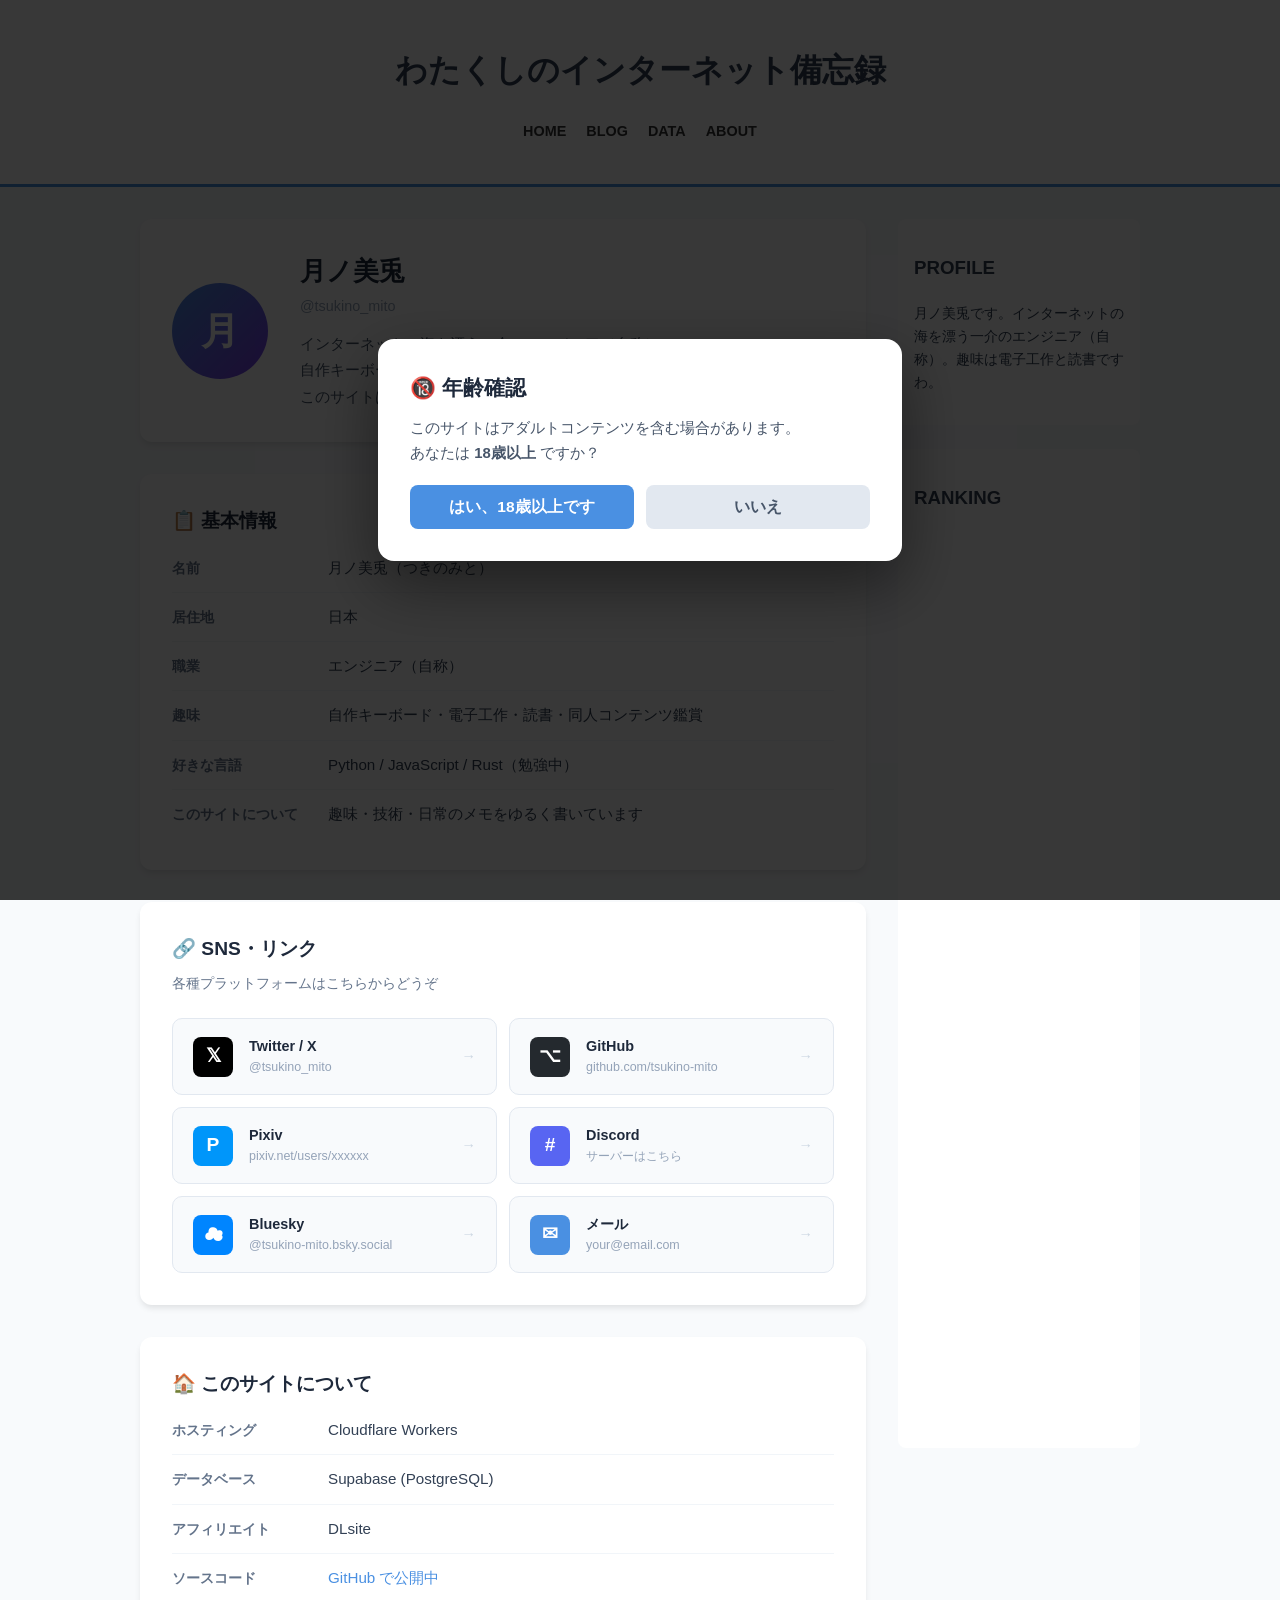
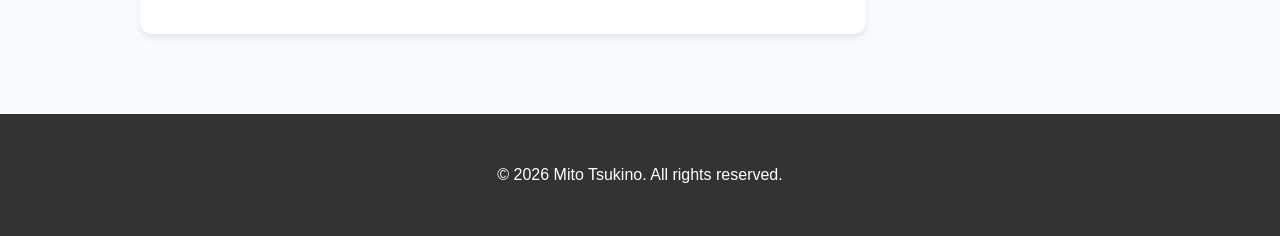
==== about/index.html @ 3715edf0 "feat: analytics dashboard + ABOUT page DATA page: - Add engagement rate KPI (visitors who viewed 2+ " ====
<!DOCTYPE html>
<html lang="ja">
<head>
    <meta charset="UTF-8">
    <meta name="viewport" content="width=device-width, initial-scale=1.0">
    <title>ABOUT | わたくしのインターネット備忘録</title>
    <link rel="stylesheet" href="/assets/css/style.css">
    <link rel="stylesheet" href="/assets/css/about.css">
    <script src="/assets/js/common.js" defer></script>
    <script src="/assets/js/visitor.js" defer></script>
</head>
<body>
    <div id="common-header"></div>

    <div class="container">
        <main>

            <!-- ========== プロフィール ========== -->
            <section class="about-card profile-card">
                <div class="profile-avatar">月</div>
                <div class="profile-body">
                    <h1 class="profile-name">月ノ美兎</h1>
                    <p class="profile-handle">@tsukino_mito</p>
                    <p class="profile-bio">
                        インターネットの海を漂う一介のエンジニア（自称）。<br>
                        自作キーボード・プログラミング・同人コンテンツが好きです。<br>
                        このサイトは日々の備忘録として運営しています。
                    </p>
                </div>
            </section>

            <!-- ========== 基本情報 ========== -->
            <section class="about-card">
                <h2 class="about-section-title">📋 基本情報</h2>
                <dl class="info-list">
                    <div class="info-row">
                        <dt>名前</dt>
                        <dd>月ノ美兎（つきのみと）</dd>
                    </div>
                    <div class="info-row">
                        <dt>居住地</dt>
                        <dd>日本</dd>
                    </div>
                    <div class="info-row">
                        <dt>職業</dt>
                        <dd>エンジニア（自称）</dd>
                    </div>
                    <div class="info-row">
                        <dt>趣味</dt>
                        <dd>自作キーボード・電子工作・読書・同人コンテンツ鑑賞</dd>
                    </div>
                    <div class="info-row">
                        <dt>好きな言語</dt>
                        <dd>Python / JavaScript / Rust（勉強中）</dd>
                    </div>
                    <div class="info-row">
                        <dt>このサイトについて</dt>
                        <dd>趣味・技術・日常のメモをゆるく書いています</dd>
                    </div>
                </dl>
            </section>

            <!-- ========== SNS・リンク ========== -->
            <section class="about-card">
                <h2 class="about-section-title">🔗 SNS・リンク</h2>
                <p class="about-section-desc">各種プラットフォームはこちらからどうぞ</p>

                <div class="sns-grid">

                    <a class="sns-item sns-twitter" href="https://x.com/" target="_blank" rel="noopener">
                        <span class="sns-icon">𝕏</span>
                        <div class="sns-body">
                            <div class="sns-name">Twitter / X</div>
                            <div class="sns-handle">@tsukino_mito</div>
                        </div>
                        <span class="sns-arrow">→</span>
                    </a>

                    <a class="sns-item sns-github" href="https://github.com/" target="_blank" rel="noopener">
                        <span class="sns-icon">⌥</span>
                        <div class="sns-body">
                            <div class="sns-name">GitHub</div>
                            <div class="sns-handle">github.com/tsukino-mito</div>
                        </div>
                        <span class="sns-arrow">→</span>
                    </a>

                    <a class="sns-item sns-pixiv" href="https://www.pixiv.net/" target="_blank" rel="noopener">
                        <span class="sns-icon">P</span>
                        <div class="sns-body">
                            <div class="sns-name">Pixiv</div>
                            <div class="sns-handle">pixiv.net/users/xxxxxx</div>
                        </div>
                        <span class="sns-arrow">→</span>
                    </a>

                    <a class="sns-item sns-discord" href="https://discord.com/" target="_blank" rel="noopener">
                        <span class="sns-icon">#</span>
                        <div class="sns-body">
                            <div class="sns-name">Discord</div>
                            <div class="sns-handle">サーバーはこちら</div>
                        </div>
                        <span class="sns-arrow">→</span>
                    </a>

                    <a class="sns-item sns-bluesky" href="https://bsky.app/" target="_blank" rel="noopener">
                        <span class="sns-icon">☁</span>
                        <div class="sns-body">
                            <div class="sns-name">Bluesky</div>
                            <div class="sns-handle">@tsukino-mito.bsky.social</div>
                        </div>
                        <span class="sns-arrow">→</span>
                    </a>

                    <a class="sns-item sns-mail" href="mailto:your@email.com">
                        <span class="sns-icon">✉</span>
                        <div class="sns-body">
                            <div class="sns-name">メール</div>
                            <div class="sns-handle">your@email.com</div>
                        </div>
                        <span class="sns-arrow">→</span>
                    </a>

                </div>
            </section>

            <!-- ========== このサイトについて ========== -->
            <section class="about-card">
                <h2 class="about-section-title">🏠 このサイトについて</h2>
                <dl class="info-list">
                    <div class="info-row">
                        <dt>ホスティング</dt>
                        <dd>Cloudflare Workers</dd>
                    </div>
                    <div class="info-row">
                        <dt>データベース</dt>
                        <dd>Supabase (PostgreSQL)</dd>
                    </div>
                    <div class="info-row">
                        <dt>アフィリエイト</dt>
                        <dd>DLsite</dd>
                    </div>
                    <div class="info-row">
                        <dt>ソースコード</dt>
                        <dd><a href="https://github.com/accees7106-lab/chikennokura" target="_blank" rel="noopener">GitHub で公開中</a></dd>
                    </div>
                </dl>
            </section>

        </main>

        <aside id="common-sidebar"></aside>
    </div>

    <div id="common-footer"></div>
</body>
</html>
---- assets/css/style.css ----
:root {
    --primary: #4a90e2;
    --bg: #f8fafc;
    --white: #ffffff;
    --text: #334155;
}

body {
    font-family: sans-serif;
    background-color: var(--bg);
    color: var(--text);
    margin: 0;
    line-height: 1.6;
}

.container {
    max-width: 1000px;
    margin: 2rem auto;
    display: flex;
    gap: 2rem;
    padding: 0 1rem;
}

main { flex: 3; }
aside { flex: 1; }

.hero {
    background: var(--white);
    padding: 3rem 2rem;
    border-radius: 12px;
    margin-bottom: 2rem;
    text-align: center;
    box-shadow: 0 4px 6px -1px rgb(0 0 0 / 0.1);
}

.post-list {
    display: grid;
    grid-template-columns: repeat(2, 1fr);
    gap: 1.5rem;
    justify-content: center;
}

.post-card {
    background: var(--white);
    padding: 1.5rem;
    border-radius: 12px;
    box-shadow: 0 2px 4px rgb(0 0 0 / 0.05);
}

.post-meta { font-size: 0.8rem; color: #94a3b8; }
.read-more { color: var(--primary); font-weight: bold; text-decoration: none; }

.sidebar-widget {
    background: var(--white);
    padding: 1rem;
    border-radius: 8px;
    margin-bottom: 1.5rem;
}

.ad-box {
    height: 200px;
    background: #e2e8f0;
    display: flex;
    align-items: center;
    justify-content: center;
    border: 2px dashed #cbd5e1;
    font-size: 0.8rem;
}

@media (max-width: 768px) {
    .container { flex-direction: column; }
    .post-list { grid-template-columns: 1fr; }
}

.post-header {
    margin-bottom: 2rem;
    text-align: left;
}
.post-title { font-size: 2.2rem; color: #1e293b; margin: 0.5rem 0; }
.category {
    display: inline-block; background: #4a90e2; color: white;
    padding: 2px 10px; border-radius: 4px; font-size: 0.8rem; font-weight: bold;
}
.description { color: #64748b; font-size: 1.1rem; margin-bottom: 1rem; }
.post-info { font-size: 0.85rem; color: #94a3b8; display: flex; gap: 15px; margin-bottom: 1rem; }
.tag { color: #4a90e2; font-size: 0.9rem; margin-right: 8px; cursor: pointer; }
.tag:hover { text-decoration: underline; }
---- assets/css/about.css ----
/* ========== ABOUTページ専用スタイル ========== */

.about-card {
    background: #fff;
    border-radius: 12px;
    box-shadow: 0 4px 6px -1px rgb(0 0 0 / 0.1);
    padding: 2rem;
    margin-bottom: 2rem;
}

.about-section-title {
    font-size: 1.2rem;
    font-weight: bold;
    color: #1e293b;
    margin: 0 0 0.4rem;
}

.about-section-desc {
    font-size: 0.88rem;
    color: #64748b;
    margin: 0 0 1.5rem;
}

/* ========== プロフィールカード ========== */

.profile-card {
    display: flex;
    align-items: center;
    gap: 2rem;
}

.profile-avatar {
    width: 96px;
    height: 96px;
    border-radius: 50%;
    background: linear-gradient(135deg, #4a90e2, #7c3aed);
    color: #fff;
    font-size: 2.4rem;
    font-weight: bold;
    display: flex;
    align-items: center;
    justify-content: center;
    flex-shrink: 0;
}

.profile-name {
    font-size: 1.6rem;
    font-weight: bold;
    color: #1e293b;
    margin: 0 0 0.2rem;
}

.profile-handle {
    font-size: 0.9rem;
    color: #94a3b8;
    margin: 0 0 0.8rem;
}

.profile-bio {
    font-size: 0.95rem;
    color: #475569;
    line-height: 1.75;
    margin: 0;
}

/* ========== 基本情報リスト ========== */

.info-list {
    margin: 0;
    display: flex;
    flex-direction: column;
    gap: 0;
}

.info-row {
    display: grid;
    grid-template-columns: 140px 1fr;
    gap: 1rem;
    padding: 0.75rem 0;
    border-bottom: 1px solid #f1f5f9;
    align-items: baseline;
}

.info-row:last-child {
    border-bottom: none;
}

.info-row dt {
    font-size: 0.85rem;
    font-weight: bold;
    color: #64748b;
}

.info-row dd {
    margin: 0;
    font-size: 0.95rem;
    color: #334155;
}

.info-row dd a {
    color: #4a90e2;
    text-decoration: none;
}

.info-row dd a:hover {
    text-decoration: underline;
}

/* ========== SNS グリッド ========== */

.sns-grid {
    display: grid;
    grid-template-columns: repeat(2, 1fr);
    gap: 0.75rem;
}

.sns-item {
    display: flex;
    align-items: center;
    gap: 1rem;
    padding: 1rem 1.25rem;
    border-radius: 10px;
    text-decoration: none;
    border: 1px solid #e2e8f0;
    transition: transform 0.15s, box-shadow 0.15s, border-color 0.15s;
    background: #f8fafc;
}

.sns-item:hover {
    transform: translateY(-2px);
    box-shadow: 0 6px 16px rgb(0 0 0 / 0.08);
    border-color: #cbd5e1;
}

.sns-icon {
    width: 40px;
    height: 40px;
    border-radius: 8px;
    display: flex;
    align-items: center;
    justify-content: center;
    font-size: 1.2rem;
    font-weight: bold;
    flex-shrink: 0;
    color: #fff;
}

.sns-body {
    flex: 1;
    min-width: 0;
}

.sns-name {
    font-size: 0.9rem;
    font-weight: bold;
    color: #1e293b;
}

.sns-handle {
    font-size: 0.78rem;
    color: #94a3b8;
    overflow: hidden;
    text-overflow: ellipsis;
    white-space: nowrap;
}

.sns-arrow {
    font-size: 0.9rem;
    color: #cbd5e1;
    flex-shrink: 0;
}

/* SNS ごとのアイコン色 */
.sns-twitter .sns-icon  { background: #000; }
.sns-github  .sns-icon  { background: #24292e; }
.sns-pixiv   .sns-icon  { background: #0096fa; }
.sns-discord .sns-icon  { background: #5865f2; }
.sns-bluesky .sns-icon  { background: #0085ff; }
.sns-mail    .sns-icon  { background: #4a90e2; }

/* ========== レスポンシブ ========== */

@media (max-width: 640px) {
    .profile-card {
        flex-direction: column;
        text-align: center;
    }

    .sns-grid {
        grid-template-columns: 1fr;
    }

    .info-row {
        grid-template-columns: 110px 1fr;
    }
}
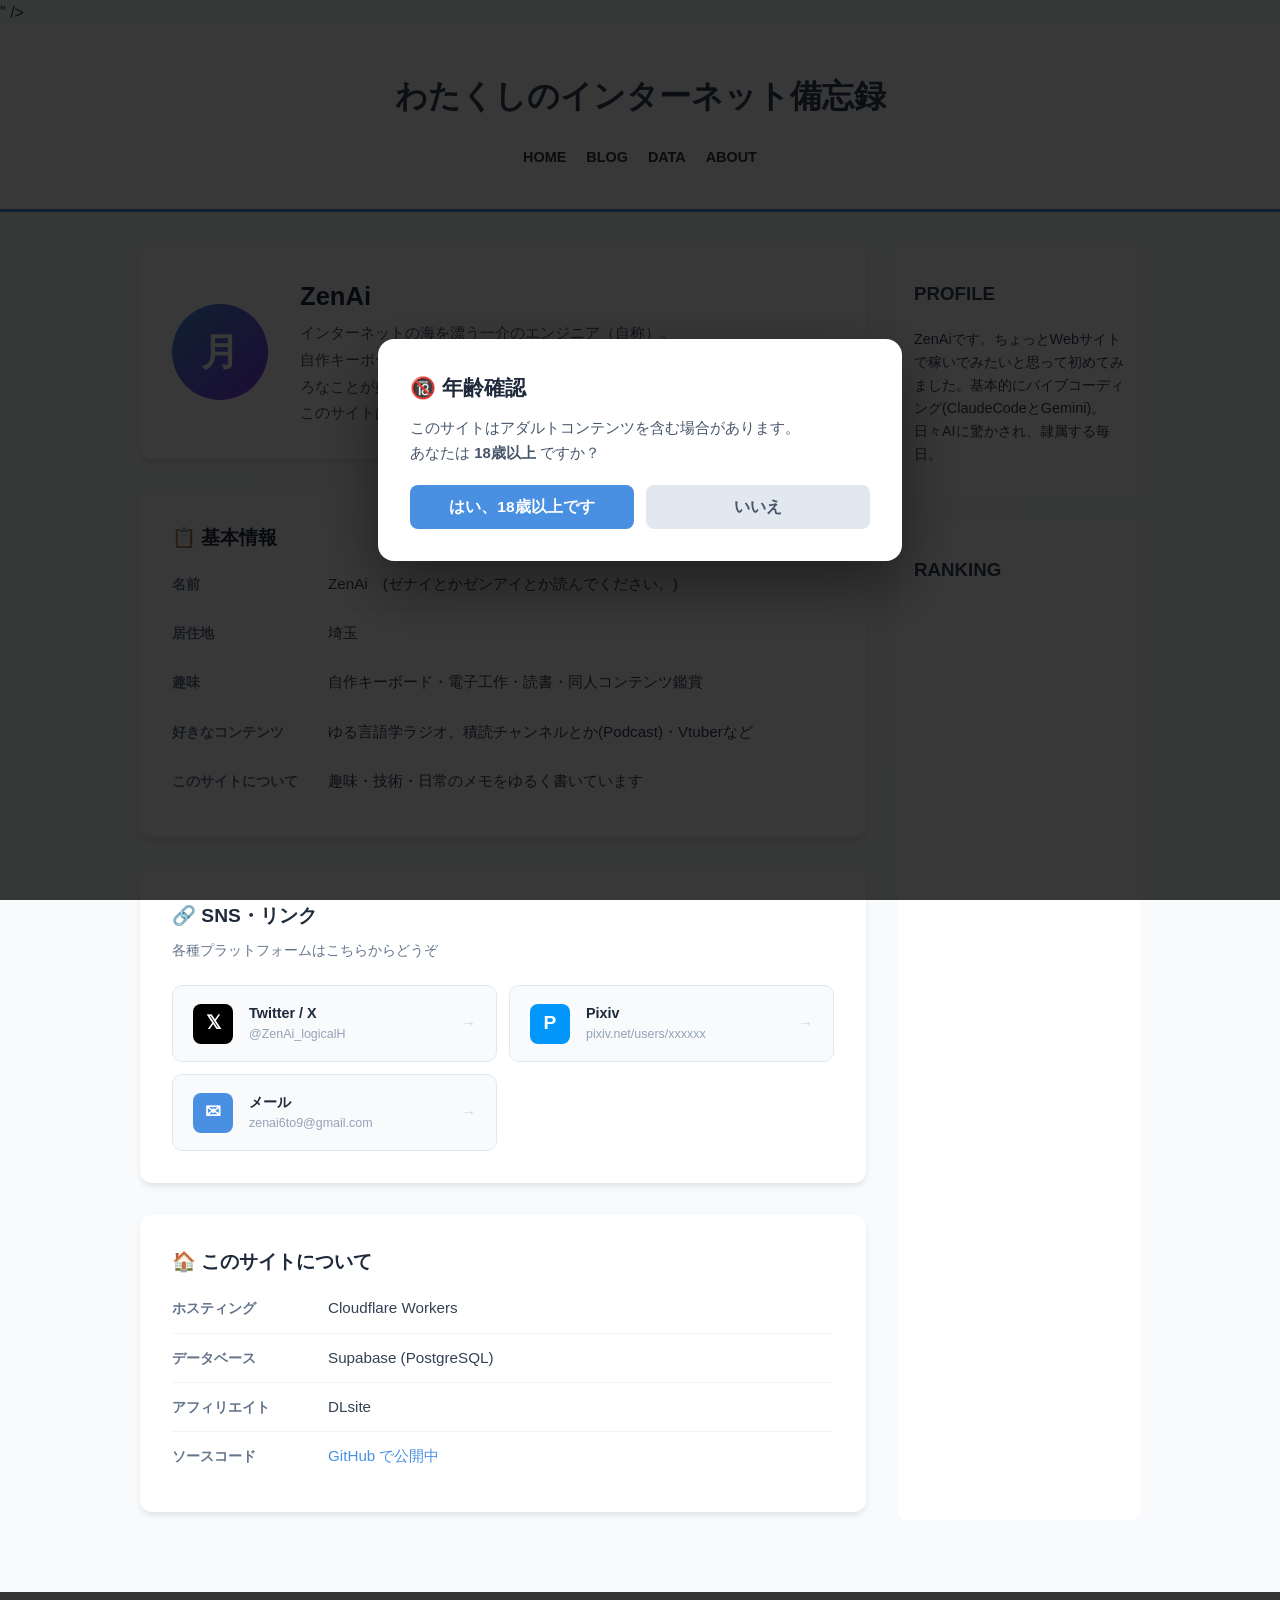
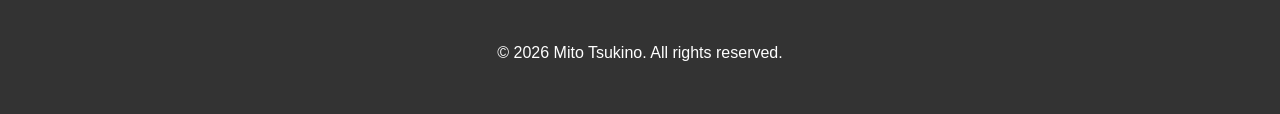
==== commit b0fb9bcf: "change content" ====
--- a/about/index.html
+++ b/about/index.html
@@ -19,11 +19,10 @@
             <section class="about-card profile-card">
                 <div class="profile-avatar">月</div>
                 <div class="profile-body">
-                    <h1 class="profile-name">月ノ美兎</h1>
-                    <p class="profile-handle">@tsukino_mito</p>
+                    <h1 class="profile-name">ZenAi</h1>
                     <p class="profile-bio">
                         インターネットの海を漂う一介のエンジニア（自称）。<br>
-                        自作キーボード・プログラミング・同人コンテンツが好きです。<br>
+                        自作キーボード・バイブコーディング・同人コンテンツ・筋トレなど、いろいろなことが好きです。<br>
                         このサイトは日々の備忘録として運営しています。
                     </p>
                 </div>
@@ -35,23 +34,19 @@
                 <dl class="info-list">
                     <div class="info-row">
                         <dt>名前</dt>
-                        <dd>月ノ美兎（つきのみと）</dd>
+                        <dd>ZenAi　(ゼナイとかゼンアイとか読んでください。)</dd>
                     </div>
                     <div class="info-row">
                         <dt>居住地</dt>
-                        <dd>日本</dd>
-                    </div>
-                    <div class="info-row">
-                        <dt>職業</dt>
-                        <dd>エンジニア（自称）</dd>
+                        <dd>埼玉</dd>
                     </div>
                     <div class="info-row">
                         <dt>趣味</dt>
                         <dd>自作キーボード・電子工作・読書・同人コンテンツ鑑賞</dd>
                     </div>
                     <div class="info-row">
-                        <dt>好きな言語</dt>
-                        <dd>Python / JavaScript / Rust（勉強中）</dd>
+                        <dt>好きなコンテンツ</dt>
+                        <dd>ゆる言語学ラジオ、積読チャンネルとか(Podcast)・Vtuberなど</dd>
                     </div>
                     <div class="info-row">
                         <dt>このサイトについて</dt>
@@ -67,25 +62,16 @@
 
                 <div class="sns-grid">
 
-                    <a class="sns-item sns-twitter" href="https://x.com/" target="_blank" rel="noopener">
+                    <a class="sns-item sns-twitter" href="https://x.com/ZenAi_logicalH" target="_blank" rel="noopener">
                         <span class="sns-icon">𝕏</span>
                         <div class="sns-body">
                             <div class="sns-name">Twitter / X</div>
-                            <div class="sns-handle">@tsukino_mito</div>
+                            <div class="sns-handle">@ZenAi_logicalH</div>
                         </div>
                         <span class="sns-arrow">→</span>
                     </a>
 
-                    <a class="sns-item sns-github" href="https://github.com/" target="_blank" rel="noopener">
-                        <span class="sns-icon">⌥</span>
-                        <div class="sns-body">
-                            <div class="sns-name">GitHub</div>
-                            <div class="sns-handle">github.com/tsukino-mito</div>
-                        </div>
-                        <span class="sns-arrow">→</span>
-                    </a>
-
-                    <a class="sns-item sns-pixiv" href="https://www.pixiv.net/" target="_blank" rel="noopener">
+                    <a class="sns-item sns-pixiv" href="https://www.pixiv.net/users/120466118" target="_blank" rel="noopener">
                         <span class="sns-icon">P</span>
                         <div class="sns-body">
                             <div class="sns-name">Pixiv</div>
@@ -94,29 +80,11 @@
                         <span class="sns-arrow">→</span>
                     </a>
 
-                    <a class="sns-item sns-discord" href="https://discord.com/" target="_blank" rel="noopener">
-                        <span class="sns-icon">#</span>
-                        <div class="sns-body">
-                            <div class="sns-name">Discord</div>
-                            <div class="sns-handle">サーバーはこちら</div>
-                        </div>
-                        <span class="sns-arrow">→</span>
-                    </a>
-
-                    <a class="sns-item sns-bluesky" href="https://bsky.app/" target="_blank" rel="noopener">
-                        <span class="sns-icon">☁</span>
-                        <div class="sns-body">
-                            <div class="sns-name">Bluesky</div>
-                            <div class="sns-handle">@tsukino-mito.bsky.social</div>
-                        </div>
-                        <span class="sns-arrow">→</span>
-                    </a>
-
-                    <a class="sns-item sns-mail" href="mailto:your@email.com">
+                    <a class="sns-item sns-mail" href="zenai6to9@gmail.com">
                         <span class="sns-icon">✉</span>
                         <div class="sns-body">
                             <div class="sns-name">メール</div>
-                            <div class="sns-handle">your@email.com</div>
+                            <div class="sns-handle">zenai6to9@gmail.com</div>
                         </div>
                         <span class="sns-arrow">→</span>
                     </a>
